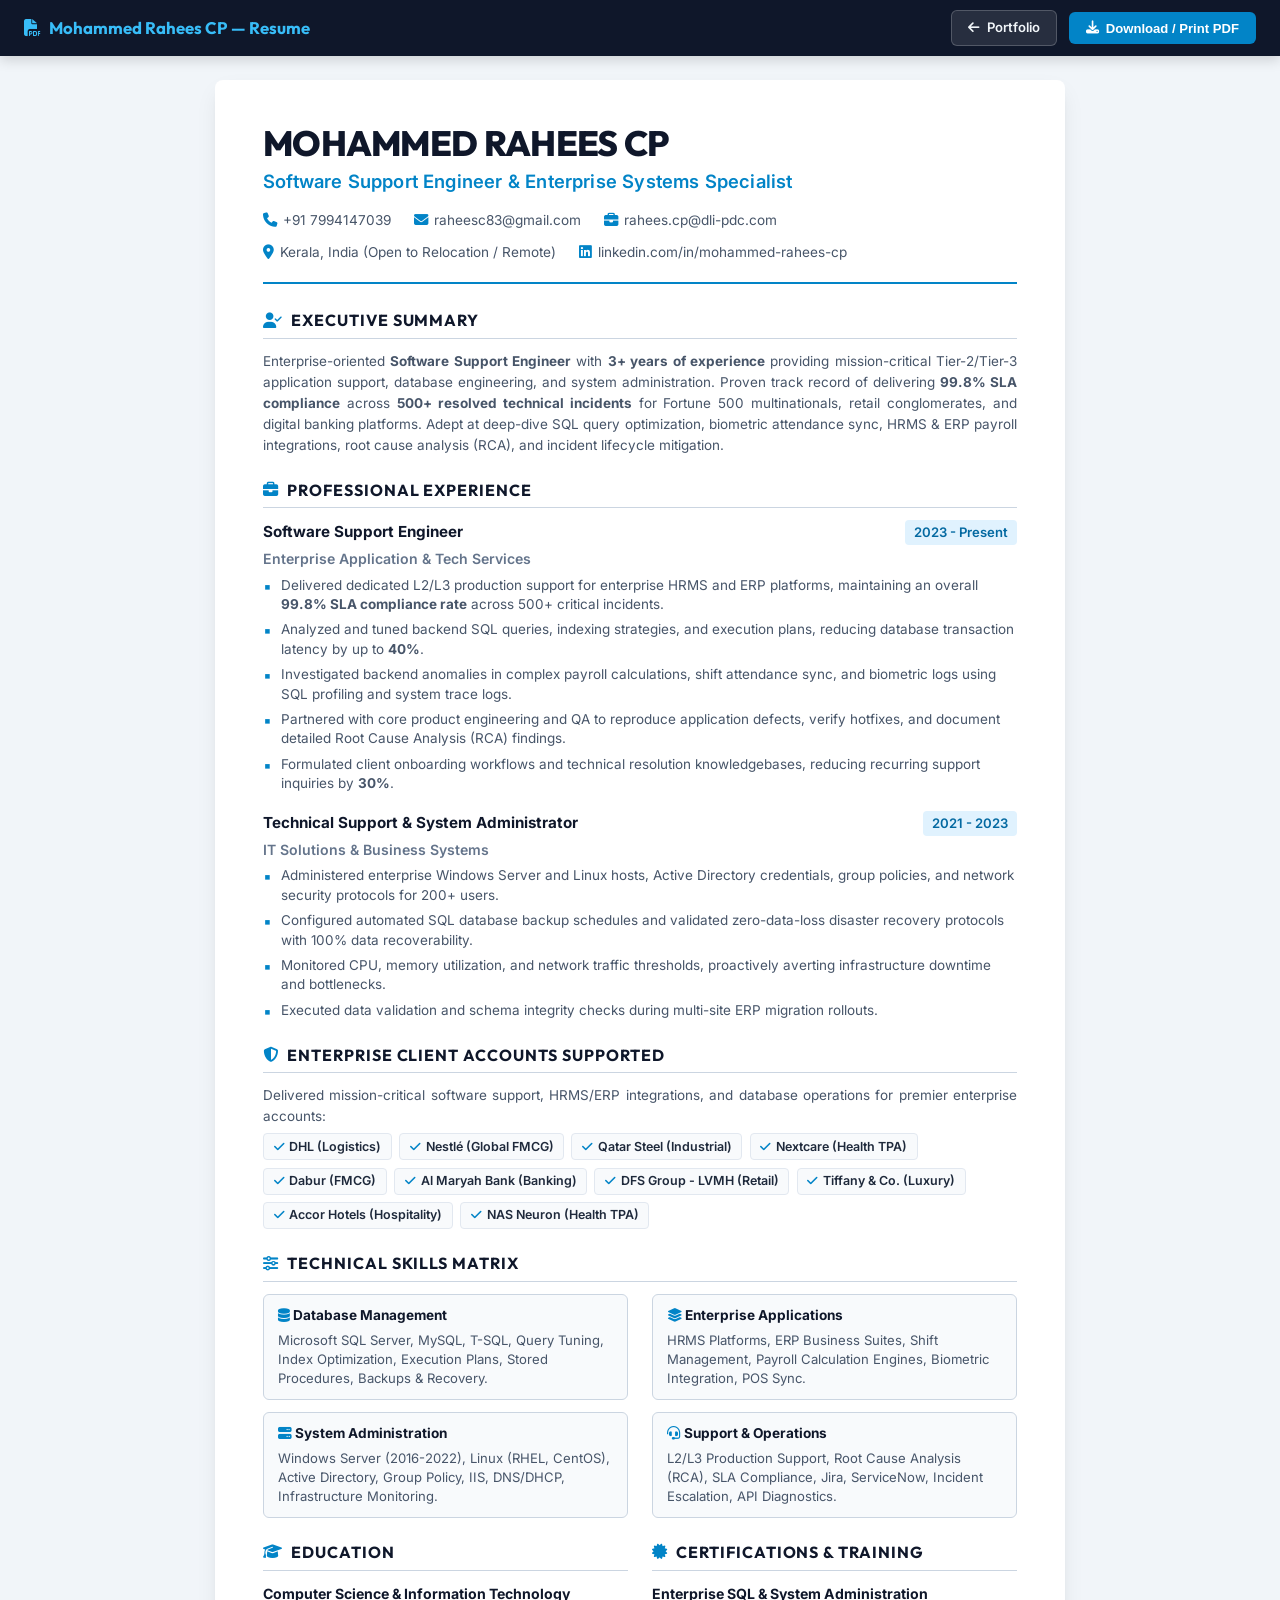
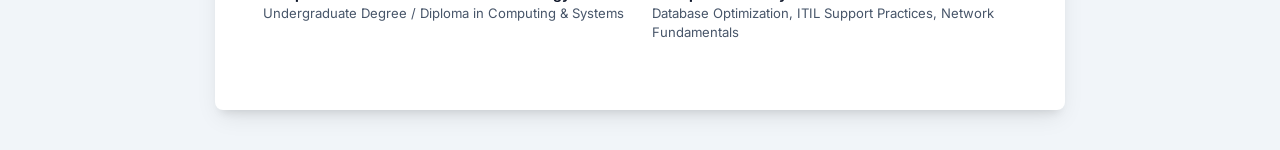
==== resume.html @ 9d40331f "first commli" ====
<!DOCTYPE html>
<html lang="en">

<head>
  <meta charset="UTF-8">
  <meta name="viewport" content="width=device-width, initial-scale=1.0">
  <title>Mohammed Rahees CP - Resume | Software Support Engineer</title>
  <meta name="description" content="Professional Resume of Mohammed Rahees CP - Software Support Engineer specializing in SQL Database Management, HRMS, ERP, and Enterprise Production Support.">

  <!-- Google Fonts: Inter & Outfit -->
  <link rel="preconnect" href="https://fonts.googleapis.com">
  <link rel="preconnect" href="https://fonts.gstatic.com" crossorigin>
  <link href="https://fonts.googleapis.com/css2?family=Inter:wght@300;400;500;600;700;800&family=Outfit:wght@600;700;800&display=swap" rel="stylesheet">

  <!-- Font Awesome Icons -->
  <link rel="stylesheet" href="https://cdnjs.cloudflare.com/ajax/libs/font-awesome/6.5.1/css/all.min.css"
    integrity="sha512-DTOQO9RWCH3ppGqcWaEA1BIZOC6xxalwEsw9c2QQeAIftl+Vegovlnee1c9QX4TctnWMn13TZye+giMm8e2LwA=="
    crossorigin="anonymous" referrerpolicy="no-referrer" />

  <style>
    :root {
      --primary: #0284c7;
      --primary-dark: #0369a1;
      --primary-light: #e0f2fe;
      --text-main: #0f172a;
      --text-muted: #475569;
      --text-light: #64748b;
      --border-color: #cbd5e1;
      --bg-page: #f1f5f9;
      --bg-card: #ffffff;
      --accent: #0284c7;
      --tag-bg: #f8fafc;
    }

    * {
      box-sizing: border-box;
      margin: 0;
      padding: 0;
    }

    body {
      font-family: 'Inter', -apple-system, BlinkMacSystemFont, 'Segoe UI', Roboto, sans-serif;
      color: var(--text-main);
      background-color: var(--bg-page);
      line-height: 1.5;
      font-size: 13.5px;
      -webkit-font-smoothing: antialiased;
    }

    /* Floating Toolbar */
    .resume-toolbar {
      position: fixed;
      top: 0;
      left: 0;
      right: 0;
      height: 56px;
      background: #0f172a;
      color: #ffffff;
      display: flex;
      align-items: center;
      justify-content: space-between;
      padding: 0 1.5rem;
      z-index: 9999;
      box-shadow: 0 4px 12px rgba(0, 0, 0, 0.15);
    }

    .toolbar-left {
      display: flex;
      align-items: center;
      gap: 1rem;
    }

    .toolbar-brand {
      font-family: 'Outfit', sans-serif;
      font-weight: 700;
      font-size: 1.05rem;
      color: #38bdf8;
      display: flex;
      align-items: center;
      gap: 0.5rem;
    }

    .toolbar-actions {
      display: flex;
      align-items: center;
      gap: 0.75rem;
    }

    .t-btn {
      display: inline-flex;
      align-items: center;
      gap: 0.45rem;
      padding: 0.45rem 1rem;
      border-radius: 6px;
      font-size: 0.82rem;
      font-weight: 600;
      text-decoration: none;
      cursor: pointer;
      transition: all 0.2s ease;
      border: 1px solid transparent;
    }

    .t-btn-primary {
      background: #0284c7;
      color: #ffffff;
    }

    .t-btn-primary:hover {
      background: #0369a1;
      transform: translateY(-1px);
    }

    .t-btn-outline {
      background: rgba(255, 255, 255, 0.1);
      color: #f1f5f9;
      border-color: rgba(255, 255, 255, 0.2);
    }

    .t-btn-outline:hover {
      background: rgba(255, 255, 255, 0.2);
      color: #ffffff;
    }

    /* Resume Document Container */
    .resume-container {
      max-width: 850px;
      margin: 80px auto 40px auto;
      background: var(--bg-card);
      border-radius: 8px;
      box-shadow: 0 10px 25px -5px rgba(0, 0, 0, 0.1), 0 8px 10px -6px rgba(0, 0, 0, 0.1);
      padding: 2.75rem 3rem;
      position: relative;
    }

    /* Header */
    .resume-header {
      border-bottom: 2px solid var(--primary);
      padding-bottom: 1.25rem;
      margin-bottom: 1.5rem;
    }

    .resume-name {
      font-family: 'Outfit', sans-serif;
      font-size: 2.2rem;
      font-weight: 800;
      color: #0f172a;
      letter-spacing: -0.02em;
      line-height: 1.1;
      margin-bottom: 0.35rem;
    }

    .resume-title {
      font-size: 1.15rem;
      font-weight: 600;
      color: var(--primary);
      letter-spacing: 0.01em;
      margin-bottom: 0.85rem;
    }

    .contact-bar {
      display: flex;
      flex-wrap: wrap;
      gap: 0.75rem 1.4rem;
      font-size: 0.85rem;
      color: var(--text-muted);
    }

    .contact-item {
      display: inline-flex;
      align-items: center;
      gap: 0.4rem;
      text-decoration: none;
      color: inherit;
    }

    .contact-item i {
      color: var(--primary);
      font-size: 0.9rem;
    }

    .contact-item a {
      color: inherit;
      text-decoration: none;
    }

    .contact-item a:hover {
      color: var(--primary);
      text-decoration: underline;
    }

    /* Section Styles */
    .section {
      margin-bottom: 1.4rem;
    }

    .section-heading {
      font-family: 'Outfit', sans-serif;
      font-size: 1rem;
      font-weight: 700;
      text-transform: uppercase;
      letter-spacing: 0.06em;
      color: #0f172a;
      border-bottom: 1px solid var(--border-color);
      padding-bottom: 0.35rem;
      margin-bottom: 0.75rem;
      display: flex;
      align-items: center;
      gap: 0.5rem;
    }

    .section-heading i {
      color: var(--primary);
      font-size: 0.95rem;
    }

    /* Summary */
    .summary-text {
      color: var(--text-muted);
      line-height: 1.55;
      text-align: justify;
    }

    /* Experience */
    .exp-item {
      margin-bottom: 1.1rem;
    }

    .exp-item:last-child {
      margin-bottom: 0;
    }

    .exp-header {
      display: flex;
      justify-content: space-between;
      align-items: baseline;
      margin-bottom: 0.2rem;
    }

    .exp-role {
      font-size: 0.95rem;
      font-weight: 700;
      color: #0f172a;
    }

    .exp-period {
      font-size: 0.82rem;
      font-weight: 600;
      color: var(--primary-dark);
      background: var(--primary-light);
      padding: 0.15rem 0.55rem;
      border-radius: 4px;
    }

    .exp-company {
      font-size: 0.88rem;
      font-weight: 600;
      color: var(--text-light);
      margin-bottom: 0.4rem;
    }

    .exp-bullets {
      list-style-type: none;
      padding-left: 0;
    }

    .exp-bullets li {
      position: relative;
      padding-left: 1.15rem;
      margin-bottom: 0.35rem;
      color: var(--text-muted);
      line-height: 1.45;
    }

    .exp-bullets li::before {
      content: "▪";
      position: absolute;
      left: 0;
      top: -1px;
      color: var(--primary);
      font-size: 1rem;
    }

    /* Skills Grid */
    .skills-grid {
      display: grid;
      grid-template-columns: repeat(2, 1fr);
      gap: 0.75rem 1.5rem;
    }

    .skill-category {
      background: var(--tag-bg);
      border: 1px solid var(--border-color);
      border-radius: 6px;
      padding: 0.65rem 0.85rem;
    }

    .skill-cat-title {
      font-weight: 700;
      font-size: 0.85rem;
      color: #0f172a;
      margin-bottom: 0.35rem;
    }

    .skill-cat-items {
      font-size: 0.82rem;
      color: var(--text-muted);
      line-height: 1.45;
    }

    /* Enterprise Clients Grid */
    .clients-pills {
      display: flex;
      flex-wrap: wrap;
      gap: 0.45rem;
      margin-top: 0.4rem;
    }

    .client-pill {
      font-size: 0.78rem;
      font-weight: 600;
      background: #f8fafc;
      border: 1px solid #e2e8f0;
      color: #1e293b;
      padding: 0.2rem 0.6rem;
      border-radius: 4px;
      display: inline-flex;
      align-items: center;
      gap: 0.3rem;
    }

    .client-pill i {
      color: var(--primary);
      font-size: 0.75rem;
    }

    /* Education & Certifications */
    .two-col {
      display: grid;
      grid-template-columns: 1fr 1fr;
      gap: 1.5rem;
    }

    .edu-item h4, .cert-item h4 {
      font-size: 0.88rem;
      font-weight: 700;
      color: #0f172a;
    }

    .edu-item p, .cert-item p {
      font-size: 0.82rem;
      color: var(--text-muted);
    }

    /* Print Specific Styles */
    @media print {
      body {
        background: #ffffff !important;
        font-size: 11.5pt;
        color: #000000 !important;
      }

      .resume-toolbar {
        display: none !important;
      }

      .resume-container {
        margin: 0 !important;
        padding: 0 !important;
        max-width: 100% !important;
        box-shadow: none !important;
        border-radius: 0 !important;
      }

      .resume-header {
        border-bottom: 2pt solid #0284c7 !important;
        padding-bottom: 8pt !important;
        margin-bottom: 10pt !important;
      }

      .resume-name {
        font-size: 20pt !important;
      }

      .resume-title {
        font-size: 11pt !important;
        color: #0284c7 !important;
      }

      .exp-period {
        background: none !important;
        color: #0369a1 !important;
        padding: 0 !important;
      }

      .section {
        margin-bottom: 10pt !important;
        page-break-inside: avoid;
      }

      a {
        text-decoration: none !important;
        color: inherit !important;
      }

      @page {
        margin: 1.2cm 1.5cm;
        size: A4 portrait;
      }
    }

    @media (max-width: 768px) {
      .resume-container {
        padding: 1.5rem;
        margin-top: 70px;
      }
      .skills-grid, .two-col {
        grid-template-columns: 1fr;
      }
    }
  </style>
</head>

<body>
  <!-- Floating Action Toolbar (Screen only) -->
  <header class="resume-toolbar">
    <div class="toolbar-left">
      <div class="toolbar-brand">
        <i class="fa-solid fa-file-pdf"></i> Mohammed Rahees CP — Resume
      </div>
    </div>
    <div class="toolbar-actions">
      <a href="index.html" class="t-btn t-btn-outline" title="Return to interactive portfolio">
        <i class="fa-solid fa-arrow-left"></i> Portfolio
      </a>
      <button onclick="window.print()" class="t-btn t-btn-primary" title="Print or save as PDF">
        <i class="fa-solid fa-download"></i> Download / Print PDF
      </button>
    </div>
  </header>

  <!-- Resume Document Layout -->
  <main class="resume-container">
    <!-- Header -->
    <header class="resume-header">
      <h1 class="resume-name">MOHAMMED RAHEES CP</h1>
      <div class="resume-title">Software Support Engineer & Enterprise Systems Specialist</div>
      <div class="contact-bar">
        <span class="contact-item">
          <i class="fa-solid fa-phone"></i>
          <a href="tel:+917994147039">+91 7994147039</a>
        </span>
        <span class="contact-item">
          <i class="fa-solid fa-envelope"></i>
          <a href="mailto:raheesc83@gmail.com">raheesc83@gmail.com</a>
        </span>
        <span class="contact-item">
          <i class="fa-solid fa-briefcase"></i>
          <a href="mailto:rahees.cp@dli-pdc.com">rahees.cp@dli-pdc.com</a>
        </span>
        <span class="contact-item">
          <i class="fa-solid fa-location-dot"></i>
          <span>Kerala, India (Open to Relocation / Remote)</span>
        </span>
        <span class="contact-item">
          <i class="fa-brands fa-linkedin"></i>
          <a href="https://www.linkedin.com/in/mohammed-rahees-cp" target="_blank" rel="noopener noreferrer">linkedin.com/in/mohammed-rahees-cp</a>
        </span>
      </div>
    </header>

    <!-- Professional Summary -->
    <section class="section">
      <h2 class="section-heading"><i class="fa-solid fa-user-check"></i> Executive Summary</h2>
      <p class="summary-text">
        Enterprise-oriented <strong>Software Support Engineer</strong> with <strong>3+ years of experience</strong> providing mission-critical Tier-2/Tier-3 application support, database engineering, and system administration. Proven track record of delivering <strong>99.8% SLA compliance</strong> across <strong>500+ resolved technical incidents</strong> for Fortune 500 multinationals, retail conglomerates, and digital banking platforms. Adept at deep-dive SQL query optimization, biometric attendance sync, HRMS & ERP payroll integrations, root cause analysis (RCA), and incident lifecycle mitigation.
      </p>
    </section>

    <!-- Professional Experience -->
    <section class="section">
      <h2 class="section-heading"><i class="fa-solid fa-briefcase"></i> Professional Experience</h2>

      <div class="exp-item">
        <div class="exp-header">
          <span class="exp-role">Software Support Engineer</span>
          <span class="exp-period">2023 - Present</span>
        </div>
        <div class="exp-company">Enterprise Application & Tech Services</div>
        <ul class="exp-bullets">
          <li>Delivered dedicated L2/L3 production support for enterprise HRMS and ERP platforms, maintaining an overall <strong>99.8% SLA compliance rate</strong> across 500+ critical incidents.</li>
          <li>Analyzed and tuned backend SQL queries, indexing strategies, and execution plans, reducing database transaction latency by up to <strong>40%</strong>.</li>
          <li>Investigated backend anomalies in complex payroll calculations, shift attendance sync, and biometric logs using SQL profiling and system trace logs.</li>
          <li>Partnered with core product engineering and QA to reproduce application defects, verify hotfixes, and document detailed Root Cause Analysis (RCA) findings.</li>
          <li>Formulated client onboarding workflows and technical resolution knowledgebases, reducing recurring support inquiries by <strong>30%</strong>.</li>
        </ul>
      </div>

      <div class="exp-item">
        <div class="exp-header">
          <span class="exp-role">Technical Support & System Administrator</span>
          <span class="exp-period">2021 - 2023</span>
        </div>
        <div class="exp-company">IT Solutions & Business Systems</div>
        <ul class="exp-bullets">
          <li>Administered enterprise Windows Server and Linux hosts, Active Directory credentials, group policies, and network security protocols for 200+ users.</li>
          <li>Configured automated SQL database backup schedules and validated zero-data-loss disaster recovery protocols with 100% data recoverability.</li>
          <li>Monitored CPU, memory utilization, and network traffic thresholds, proactively averting infrastructure downtime and bottlenecks.</li>
          <li>Executed data validation and schema integrity checks during multi-site ERP migration rollouts.</li>
        </ul>
      </div>
    </section>

    <!-- Enterprise Clients Supported -->
    <section class="section">
      <h2 class="section-heading"><i class="fa-solid fa-shield-halved"></i> Enterprise Client Accounts Supported</h2>
      <p class="summary-text" style="margin-bottom: 0.4rem;">
        Delivered mission-critical software support, HRMS/ERP integrations, and database operations for premier enterprise accounts:
      </p>
      <div class="clients-pills">
        <span class="client-pill"><i class="fa-solid fa-check"></i> DHL (Logistics)</span>
        <span class="client-pill"><i class="fa-solid fa-check"></i> Nestlé (Global FMCG)</span>
        <span class="client-pill"><i class="fa-solid fa-check"></i> Qatar Steel (Industrial)</span>
        <span class="client-pill"><i class="fa-solid fa-check"></i> Nextcare (Health TPA)</span>
        <span class="client-pill"><i class="fa-solid fa-check"></i> Dabur (FMCG)</span>
        <span class="client-pill"><i class="fa-solid fa-check"></i> Al Maryah Bank (Banking)</span>
        <span class="client-pill"><i class="fa-solid fa-check"></i> DFS Group - LVMH (Retail)</span>
        <span class="client-pill"><i class="fa-solid fa-check"></i> Tiffany & Co. (Luxury)</span>
        <span class="client-pill"><i class="fa-solid fa-check"></i> Accor Hotels (Hospitality)</span>
        <span class="client-pill"><i class="fa-solid fa-check"></i> NAS Neuron (Health TPA)</span>
      </div>
    </section>

    <!-- Technical Skills Matrix -->
    <section class="section">
      <h2 class="section-heading"><i class="fa-solid fa-sliders"></i> Technical Skills Matrix</h2>
      <div class="skills-grid">
        <div class="skill-category">
          <div class="skill-cat-title"><i class="fa-solid fa-database" style="color: var(--primary);"></i> Database Management</div>
          <div class="skill-cat-items">Microsoft SQL Server, MySQL, T-SQL, Query Tuning, Index Optimization, Execution Plans, Stored Procedures, Backups & Recovery.</div>
        </div>
        <div class="skill-category">
          <div class="skill-cat-title"><i class="fa-solid fa-layer-group" style="color: var(--primary);"></i> Enterprise Applications</div>
          <div class="skill-cat-items">HRMS Platforms, ERP Business Suites, Shift Management, Payroll Calculation Engines, Biometric Integration, POS Sync.</div>
        </div>
        <div class="skill-category">
          <div class="skill-cat-title"><i class="fa-solid fa-server" style="color: var(--primary);"></i> System Administration</div>
          <div class="skill-cat-items">Windows Server (2016-2022), Linux (RHEL, CentOS), Active Directory, Group Policy, IIS, DNS/DHCP, Infrastructure Monitoring.</div>
        </div>
        <div class="skill-category">
          <div class="skill-cat-title"><i class="fa-solid fa-headset" style="color: var(--primary);"></i> Support & Operations</div>
          <div class="skill-cat-items">L2/L3 Production Support, Root Cause Analysis (RCA), SLA Compliance, Jira, ServiceNow, Incident Escalation, API Diagnostics.</div>
        </div>
      </div>
    </section>

    <!-- Education & Training -->
    <section class="section">
      <div class="two-col">
        <div>
          <h2 class="section-heading"><i class="fa-solid fa-graduation-cap"></i> Education</h2>
          <div class="edu-item">
            <h4>Computer Science & Information Technology</h4>
            <p>Undergraduate Degree / Diploma in Computing & Systems</p>
          </div>
        </div>
        <div>
          <h2 class="section-heading"><i class="fa-solid fa-certificate"></i> Certifications & Training</h2>
          <div class="cert-item">
            <h4>Enterprise SQL & System Administration</h4>
            <p>Database Optimization, ITIL Support Practices, Network Fundamentals</p>
          </div>
        </div>
      </div>
    </section>
  </main>

  <script>
    // Auto print if query parameter ?download=true is passed
    if (window.location.search.includes('download=true')) {
      window.addEventListener('load', () => {
        setTimeout(() => window.print(), 350);
      });
    }
  </script>
</body>

</html>
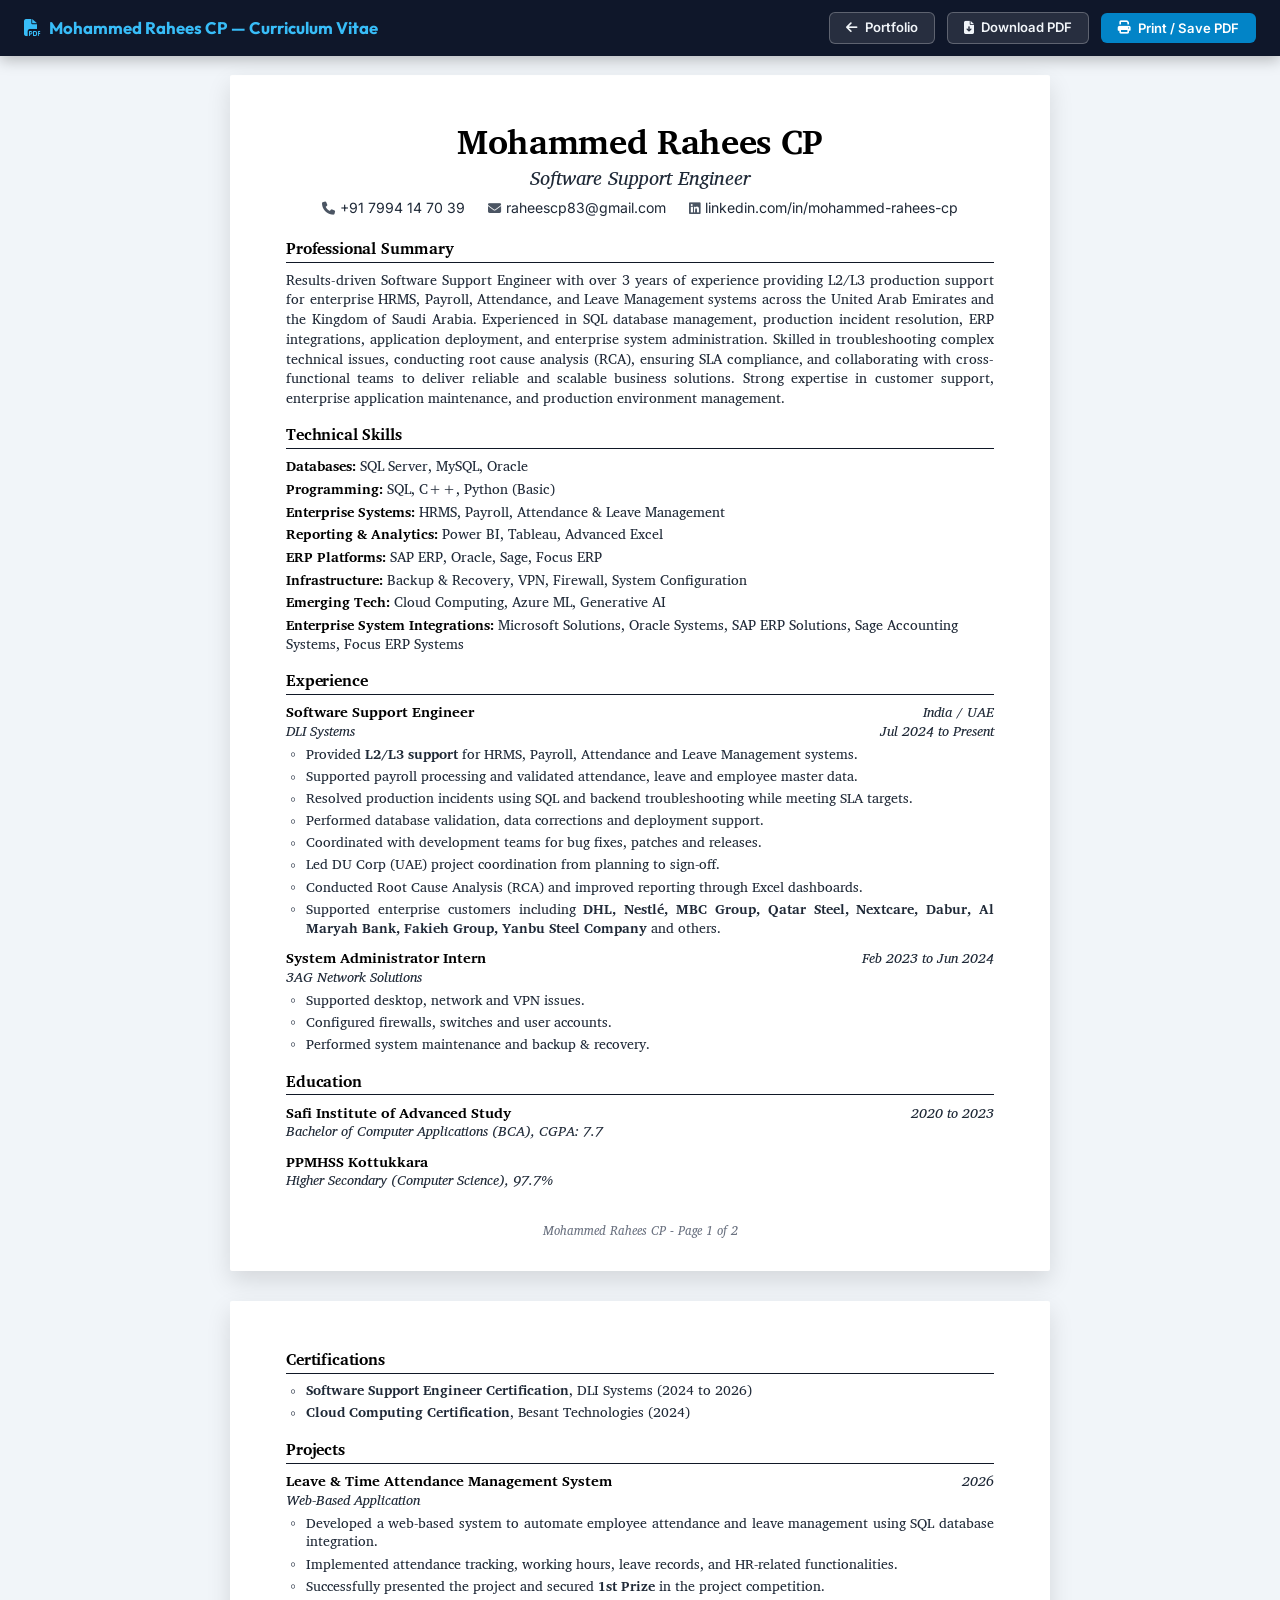
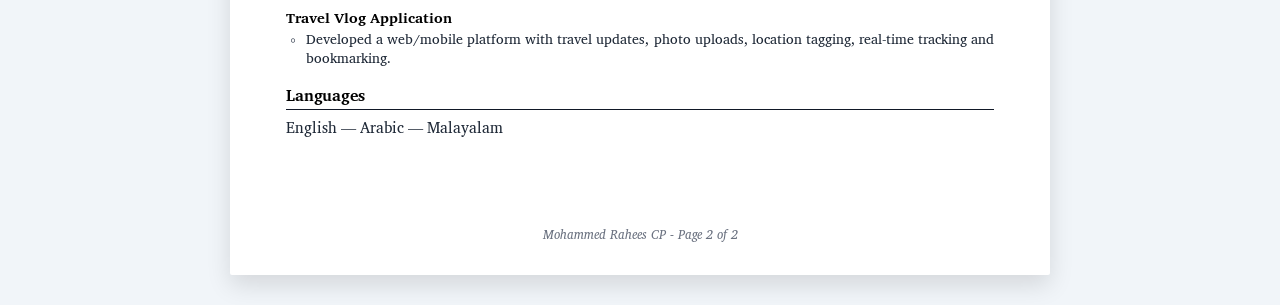
==== commit 8e76b1a1: "first commli" ====
--- a/resume.html
+++ b/resume.html
@@ -4,13 +4,13 @@
 <head>
   <meta charset="UTF-8">
   <meta name="viewport" content="width=device-width, initial-scale=1.0">
-  <title>Mohammed Rahees CP - Resume | Software Support Engineer</title>
-  <meta name="description" content="Professional Resume of Mohammed Rahees CP - Software Support Engineer specializing in SQL Database Management, HRMS, ERP, and Enterprise Production Support.">
-
-  <!-- Google Fonts: Inter & Outfit -->
+  <title>Mohammed Rahees CP - Curriculum Vitae</title>
+  <meta name="description" content="Official Curriculum Vitae of Mohammed Rahees CP - Software Support Engineer at DLI Systems.">
+
+  <!-- Classic Serif Typography -->
   <link rel="preconnect" href="https://fonts.googleapis.com">
   <link rel="preconnect" href="https://fonts.gstatic.com" crossorigin>
-  <link href="https://fonts.googleapis.com/css2?family=Inter:wght@300;400;500;600;700;800&family=Outfit:wght@600;700;800&display=swap" rel="stylesheet">
+  <link href="https://fonts.googleapis.com/css2?family=Charis+SIL:ital,wght@0,400;0,700;1,400;1,700&family=Inter:wght@400;500;600;700&family=Outfit:wght@600;700;800&display=swap" rel="stylesheet">
 
   <!-- Font Awesome Icons -->
   <link rel="stylesheet" href="https://cdnjs.cloudflare.com/ajax/libs/font-awesome/6.5.1/css/all.min.css"
@@ -19,17 +19,11 @@
 
   <style>
     :root {
-      --primary: #0284c7;
-      --primary-dark: #0369a1;
-      --primary-light: #e0f2fe;
-      --text-main: #0f172a;
-      --text-muted: #475569;
-      --text-light: #64748b;
-      --border-color: #cbd5e1;
+      --text-color: #111827;
+      --heading-color: #000000;
+      --border-color: #111827;
       --bg-page: #f1f5f9;
-      --bg-card: #ffffff;
-      --accent: #0284c7;
-      --tag-bg: #f8fafc;
+      --bg-paper: #ffffff;
     }
 
     * {
@@ -39,15 +33,15 @@
     }
 
     body {
-      font-family: 'Inter', -apple-system, BlinkMacSystemFont, 'Segoe UI', Roboto, sans-serif;
-      color: var(--text-main);
+      font-family: 'Charis SIL', 'Times New Roman', Times, Georgia, serif;
+      color: var(--text-color);
       background-color: var(--bg-page);
-      line-height: 1.5;
-      font-size: 13.5px;
+      line-height: 1.34;
+      font-size: 13.2px;
       -webkit-font-smoothing: antialiased;
     }
 
-    /* Floating Toolbar */
+    /* Floating Toolbar (Screen only) */
     .resume-toolbar {
       position: fixed;
       top: 0;
@@ -60,17 +54,12 @@
       align-items: center;
       justify-content: space-between;
       padding: 0 1.5rem;
-      z-index: 9999;
-      box-shadow: 0 4px 12px rgba(0, 0, 0, 0.15);
-    }
-
-    .toolbar-left {
-      display: flex;
-      align-items: center;
-      gap: 1rem;
-    }
-
-    .toolbar-brand {
+      z-index: 99999;
+      box-shadow: 0 4px 14px rgba(0, 0, 0, 0.25);
+      font-family: 'Inter', sans-serif;
+    }
+
+    .toolbar-title {
       font-family: 'Outfit', sans-serif;
       font-weight: 700;
       font-size: 1.05rem;
@@ -90,7 +79,7 @@
       display: inline-flex;
       align-items: center;
       gap: 0.45rem;
-      padding: 0.45rem 1rem;
+      padding: 0.4rem 1rem;
       border-radius: 6px;
       font-size: 0.82rem;
       font-weight: 600;
@@ -98,6 +87,7 @@
       cursor: pointer;
       transition: all 0.2s ease;
       border: 1px solid transparent;
+      font-family: 'Inter', sans-serif;
     }
 
     .t-btn-primary {
@@ -113,7 +103,7 @@
     .t-btn-outline {
       background: rgba(255, 255, 255, 0.1);
       color: #f1f5f9;
-      border-color: rgba(255, 255, 255, 0.2);
+      border-color: rgba(255, 255, 255, 0.25);
     }
 
     .t-btn-outline:hover {
@@ -121,249 +111,200 @@
       color: #ffffff;
     }
 
-    /* Resume Document Container */
-    .resume-container {
-      max-width: 850px;
-      margin: 80px auto 40px auto;
-      background: var(--bg-card);
-      border-radius: 8px;
-      box-shadow: 0 10px 25px -5px rgba(0, 0, 0, 0.1), 0 8px 10px -6px rgba(0, 0, 0, 0.1);
-      padding: 2.75rem 3rem;
+    /* Page Container */
+    .cv-page {
+      max-width: 820px;
+      margin: 75px auto 30px auto;
+      background: var(--bg-paper);
+      padding: 3rem 3.5rem 2rem 3.5rem;
+      box-shadow: 0 10px 25px rgba(0, 0, 0, 0.12);
+      border-radius: 2px;
       position: relative;
     }
 
+    .cv-page-2 {
+      margin-top: 20px;
+    }
+
     /* Header */
-    .resume-header {
-      border-bottom: 2px solid var(--primary);
-      padding-bottom: 1.25rem;
-      margin-bottom: 1.5rem;
-    }
-
-    .resume-name {
-      font-family: 'Outfit', sans-serif;
-      font-size: 2.2rem;
-      font-weight: 800;
-      color: #0f172a;
-      letter-spacing: -0.02em;
+    .cv-header {
+      text-align: center;
+      margin-bottom: 1.25rem;
+    }
+
+    .cv-name {
+      font-size: 2.15rem;
+      font-weight: 700;
+      color: var(--heading-color);
+      letter-spacing: -0.01em;
       line-height: 1.1;
-      margin-bottom: 0.35rem;
-    }
-
-    .resume-title {
-      font-size: 1.15rem;
-      font-weight: 600;
-      color: var(--primary);
-      letter-spacing: 0.01em;
-      margin-bottom: 0.85rem;
-    }
-
-    .contact-bar {
-      display: flex;
+      margin-bottom: 0.25rem;
+    }
+
+    .cv-subtitle {
+      font-size: 1.25rem;
+      font-style: italic;
+      color: #1f2937;
+      margin-bottom: 0.45rem;
+    }
+
+    .cv-contact-row {
+      display: flex;
+      justify-content: center;
+      align-items: center;
       flex-wrap: wrap;
-      gap: 0.75rem 1.4rem;
-      font-size: 0.85rem;
-      color: var(--text-muted);
-    }
-
-    .contact-item {
+      gap: 0.4rem 1.4rem;
+      font-size: 0.88rem;
+      color: #1f2937;
+      font-family: 'Inter', sans-serif;
+    }
+
+    .cv-contact-item {
       display: inline-flex;
       align-items: center;
-      gap: 0.4rem;
+      gap: 0.35rem;
       text-decoration: none;
       color: inherit;
     }
 
-    .contact-item i {
-      color: var(--primary);
-      font-size: 0.9rem;
-    }
-
-    .contact-item a {
+    .cv-contact-item i {
+      font-size: 0.82rem;
+      color: #4b5563;
+    }
+
+    .cv-contact-item a {
       color: inherit;
       text-decoration: none;
     }
 
-    .contact-item a:hover {
-      color: var(--primary);
-      text-decoration: underline;
-    }
-
-    /* Section Styles */
-    .section {
-      margin-bottom: 1.4rem;
-    }
-
-    .section-heading {
-      font-family: 'Outfit', sans-serif;
+    /* Section Headings */
+    .cv-section {
+      margin-bottom: 1.05rem;
+    }
+
+    .cv-section-title {
       font-size: 1rem;
       font-weight: 700;
-      text-transform: uppercase;
-      letter-spacing: 0.06em;
-      color: #0f172a;
+      color: var(--heading-color);
       border-bottom: 1px solid var(--border-color);
-      padding-bottom: 0.35rem;
-      margin-bottom: 0.75rem;
-      display: flex;
-      align-items: center;
-      gap: 0.5rem;
-    }
-
-    .section-heading i {
-      color: var(--primary);
-      font-size: 0.95rem;
-    }
-
-    /* Summary */
-    .summary-text {
-      color: var(--text-muted);
-      line-height: 1.55;
+      padding-bottom: 0.15rem;
+      margin-bottom: 0.45rem;
+      letter-spacing: -0.01em;
+    }
+
+    /* Text Blocks */
+    .cv-paragraph {
       text-align: justify;
-    }
-
-    /* Experience */
-    .exp-item {
-      margin-bottom: 1.1rem;
-    }
-
-    .exp-item:last-child {
+      color: #1f2937;
+      font-size: 0.88rem;
+      line-height: 1.4;
+    }
+
+    /* Skills List */
+    .skills-list {
+      display: flex;
+      flex-direction: column;
+      gap: 0.22rem;
+      font-size: 0.88rem;
+    }
+
+    .skill-line {
+      color: #1f2937;
+      line-height: 1.36;
+    }
+
+    .skill-label {
+      font-weight: 700;
+      color: #000000;
+    }
+
+    /* Experience & Education Entries */
+    .cv-entry {
+      margin-bottom: 0.65rem;
+    }
+
+    .cv-entry:last-child {
       margin-bottom: 0;
     }
 
-    .exp-header {
+    .cv-entry-header {
       display: flex;
       justify-content: space-between;
       align-items: baseline;
-      margin-bottom: 0.2rem;
-    }
-
-    .exp-role {
-      font-size: 0.95rem;
+    }
+
+    .cv-entry-title {
       font-weight: 700;
-      color: #0f172a;
-    }
-
-    .exp-period {
-      font-size: 0.82rem;
-      font-weight: 600;
-      color: var(--primary-dark);
-      background: var(--primary-light);
-      padding: 0.15rem 0.55rem;
-      border-radius: 4px;
-    }
-
-    .exp-company {
+      font-size: 0.92rem;
+      color: #000000;
+    }
+
+    .cv-entry-location,
+    .cv-entry-date {
+      font-style: italic;
       font-size: 0.88rem;
-      font-weight: 600;
-      color: var(--text-light);
-      margin-bottom: 0.4rem;
-    }
-
-    .exp-bullets {
+      color: #1f2937;
+    }
+
+    .cv-entry-sub {
+      display: flex;
+      justify-content: space-between;
+      align-items: baseline;
+      font-style: italic;
+      font-size: 0.88rem;
+      color: #1f2937;
+      margin-bottom: 0.25rem;
+    }
+
+    /* Bullets */
+    .cv-bullets {
       list-style-type: none;
       padding-left: 0;
-    }
-
-    .exp-bullets li {
+      margin-top: 0.2rem;
+    }
+
+    .cv-bullets li {
       position: relative;
-      padding-left: 1.15rem;
-      margin-bottom: 0.35rem;
-      color: var(--text-muted);
-      line-height: 1.45;
-    }
-
-    .exp-bullets li::before {
-      content: "▪";
+      padding-left: 1.25rem;
+      margin-bottom: 0.2rem;
+      font-size: 0.87rem;
+      line-height: 1.36;
+      color: #1f2937;
+      text-align: justify;
+    }
+
+    .cv-bullets li::before {
+      content: "◦";
       position: absolute;
-      left: 0;
-      top: -1px;
-      color: var(--primary);
-      font-size: 1rem;
-    }
-
-    /* Skills Grid */
-    .skills-grid {
-      display: grid;
-      grid-template-columns: repeat(2, 1fr);
-      gap: 0.75rem 1.5rem;
-    }
-
-    .skill-category {
-      background: var(--tag-bg);
-      border: 1px solid var(--border-color);
-      border-radius: 6px;
-      padding: 0.65rem 0.85rem;
-    }
-
-    .skill-cat-title {
-      font-weight: 700;
-      font-size: 0.85rem;
-      color: #0f172a;
-      margin-bottom: 0.35rem;
-    }
-
-    .skill-cat-items {
-      font-size: 0.82rem;
-      color: var(--text-muted);
-      line-height: 1.45;
-    }
-
-    /* Enterprise Clients Grid */
-    .clients-pills {
-      display: flex;
-      flex-wrap: wrap;
-      gap: 0.45rem;
-      margin-top: 0.4rem;
-    }
-
-    .client-pill {
+      left: 0.25rem;
+      top: -0.15rem;
+      font-size: 1.1rem;
+      color: #374151;
+    }
+
+    /* Footer / Page Number */
+    .cv-page-footer {
+      text-align: center;
       font-size: 0.78rem;
-      font-weight: 600;
-      background: #f8fafc;
-      border: 1px solid #e2e8f0;
-      color: #1e293b;
-      padding: 0.2rem 0.6rem;
-      border-radius: 4px;
-      display: inline-flex;
-      align-items: center;
-      gap: 0.3rem;
-    }
-
-    .client-pill i {
-      color: var(--primary);
-      font-size: 0.75rem;
-    }
-
-    /* Education & Certifications */
-    .two-col {
-      display: grid;
-      grid-template-columns: 1fr 1fr;
-      gap: 1.5rem;
-    }
-
-    .edu-item h4, .cert-item h4 {
-      font-size: 0.88rem;
-      font-weight: 700;
-      color: #0f172a;
-    }
-
-    .edu-item p, .cert-item p {
-      font-size: 0.82rem;
-      color: var(--text-muted);
-    }
-
-    /* Print Specific Styles */
+      font-style: italic;
+      color: #6b7280;
+      margin-top: 1.5rem;
+      padding-top: 0.5rem;
+    }
+
+    /* Print Setup */
     @media print {
       body {
         background: #ffffff !important;
-        font-size: 11.5pt;
         color: #000000 !important;
+        font-size: 9.8pt !important;
       }
 
       .resume-toolbar {
         display: none !important;
       }
 
-      .resume-container {
+      .cv-page {
         margin: 0 !important;
         padding: 0 !important;
         max-width: 100% !important;
@@ -371,50 +312,38 @@
         border-radius: 0 !important;
       }
 
-      .resume-header {
-        border-bottom: 2pt solid #0284c7 !important;
-        padding-bottom: 8pt !important;
-        margin-bottom: 10pt !important;
-      }
-
-      .resume-name {
-        font-size: 20pt !important;
-      }
-
-      .resume-title {
-        font-size: 11pt !important;
-        color: #0284c7 !important;
-      }
-
-      .exp-period {
-        background: none !important;
-        color: #0369a1 !important;
-        padding: 0 !important;
-      }
-
-      .section {
-        margin-bottom: 10pt !important;
-        page-break-inside: avoid;
-      }
-
-      a {
-        text-decoration: none !important;
-        color: inherit !important;
+      .cv-page-2 {
+        page-break-before: always;
+        padding-top: 1.5cm !important;
+      }
+
+      .cv-paragraph, .cv-bullets li {
+        font-size: 9.6pt !important;
+        line-height: 1.34 !important;
+      }
+
+      .cv-section {
+        margin-bottom: 9pt !important;
+      }
+
+      .cv-page-footer {
+        margin-top: 15pt !important;
       }
 
       @page {
-        margin: 1.2cm 1.5cm;
+        margin: 1.5cm 1.8cm 1.5cm 1.8cm;
         size: A4 portrait;
       }
     }
 
     @media (max-width: 768px) {
-      .resume-container {
-        padding: 1.5rem;
+      .cv-page {
+        padding: 1.5rem 1.25rem;
         margin-top: 70px;
       }
-      .skills-grid, .two-col {
-        grid-template-columns: 1fr;
+      .cv-entry-header, .cv-entry-sub {
+        flex-direction: column;
+        align-items: flex-start;
       }
     }
   </style>
@@ -423,45 +352,37 @@
 <body>
   <!-- Floating Action Toolbar (Screen only) -->
   <header class="resume-toolbar">
-    <div class="toolbar-left">
-      <div class="toolbar-brand">
-        <i class="fa-solid fa-file-pdf"></i> Mohammed Rahees CP — Resume
-      </div>
+    <div class="toolbar-title">
+      <i class="fa-solid fa-file-pdf"></i> Mohammed Rahees CP — Curriculum Vitae
     </div>
     <div class="toolbar-actions">
-      <a href="index.html" class="t-btn t-btn-outline" title="Return to interactive portfolio">
+      <a href="index.html" class="t-btn t-btn-outline" title="Return to portfolio">
         <i class="fa-solid fa-arrow-left"></i> Portfolio
       </a>
+      <a href="assets/Mohammed_Rahees_CP_Resume.pdf" download="Mohammed_Rahees_CP_Resume.pdf" class="t-btn t-btn-outline" title="Direct download PDF">
+        <i class="fa-solid fa-file-arrow-down"></i> Download PDF
+      </a>
       <button onclick="window.print()" class="t-btn t-btn-primary" title="Print or save as PDF">
-        <i class="fa-solid fa-download"></i> Download / Print PDF
+        <i class="fa-solid fa-print"></i> Print / Save PDF
       </button>
     </div>
   </header>
 
-  <!-- Resume Document Layout -->
-  <main class="resume-container">
-    <!-- Header -->
-    <header class="resume-header">
-      <h1 class="resume-name">MOHAMMED RAHEES CP</h1>
-      <div class="resume-title">Software Support Engineer & Enterprise Systems Specialist</div>
-      <div class="contact-bar">
-        <span class="contact-item">
+  <!-- Page 1 -->
+  <div class="cv-page">
+    <header class="cv-header">
+      <h1 class="cv-name">Mohammed Rahees CP</h1>
+      <div class="cv-subtitle">Software Support Engineer</div>
+      <div class="cv-contact-row">
+        <span class="cv-contact-item">
           <i class="fa-solid fa-phone"></i>
-          <a href="tel:+917994147039">+91 7994147039</a>
+          <a href="tel:+917994147039">+91 7994 14 70 39</a>
         </span>
-        <span class="contact-item">
+        <span class="cv-contact-item">
           <i class="fa-solid fa-envelope"></i>
-          <a href="mailto:raheesc83@gmail.com">raheesc83@gmail.com</a>
+          <a href="mailto:raheescp83@gmail.com">raheescp83@gmail.com</a>
         </span>
-        <span class="contact-item">
-          <i class="fa-solid fa-briefcase"></i>
-          <a href="mailto:rahees.cp@dli-pdc.com">rahees.cp@dli-pdc.com</a>
-        </span>
-        <span class="contact-item">
-          <i class="fa-solid fa-location-dot"></i>
-          <span>Kerala, India (Open to Relocation / Remote)</span>
-        </span>
-        <span class="contact-item">
+        <span class="cv-contact-item">
           <i class="fa-brands fa-linkedin"></i>
           <a href="https://www.linkedin.com/in/mohammed-rahees-cp" target="_blank" rel="noopener noreferrer">linkedin.com/in/mohammed-rahees-cp</a>
         </span>
@@ -469,117 +390,172 @@
     </header>
 
     <!-- Professional Summary -->
-    <section class="section">
-      <h2 class="section-heading"><i class="fa-solid fa-user-check"></i> Executive Summary</h2>
-      <p class="summary-text">
-        Enterprise-oriented <strong>Software Support Engineer</strong> with <strong>3+ years of experience</strong> providing mission-critical Tier-2/Tier-3 application support, database engineering, and system administration. Proven track record of delivering <strong>99.8% SLA compliance</strong> across <strong>500+ resolved technical incidents</strong> for Fortune 500 multinationals, retail conglomerates, and digital banking platforms. Adept at deep-dive SQL query optimization, biometric attendance sync, HRMS & ERP payroll integrations, root cause analysis (RCA), and incident lifecycle mitigation.
+    <section class="cv-section">
+      <h2 class="cv-section-title">Professional Summary</h2>
+      <p class="cv-paragraph">
+        Results-driven Software Support Engineer with over 3 years of experience providing L2/L3 production support for enterprise HRMS, Payroll, Attendance, and Leave Management systems across the United Arab Emirates and the Kingdom of Saudi Arabia. Experienced in SQL database management, production incident resolution, ERP integrations, application deployment, and enterprise system administration. Skilled in troubleshooting complex technical issues, conducting root cause analysis (RCA), ensuring SLA compliance, and collaborating with cross-functional teams to deliver reliable and scalable business solutions. Strong expertise in customer support, enterprise application maintenance, and production environment management.
       </p>
     </section>
 
-    <!-- Professional Experience -->
-    <section class="section">
-      <h2 class="section-heading"><i class="fa-solid fa-briefcase"></i> Professional Experience</h2>
-
-      <div class="exp-item">
-        <div class="exp-header">
-          <span class="exp-role">Software Support Engineer</span>
-          <span class="exp-period">2023 - Present</span>
-        </div>
-        <div class="exp-company">Enterprise Application & Tech Services</div>
-        <ul class="exp-bullets">
-          <li>Delivered dedicated L2/L3 production support for enterprise HRMS and ERP platforms, maintaining an overall <strong>99.8% SLA compliance rate</strong> across 500+ critical incidents.</li>
-          <li>Analyzed and tuned backend SQL queries, indexing strategies, and execution plans, reducing database transaction latency by up to <strong>40%</strong>.</li>
-          <li>Investigated backend anomalies in complex payroll calculations, shift attendance sync, and biometric logs using SQL profiling and system trace logs.</li>
-          <li>Partnered with core product engineering and QA to reproduce application defects, verify hotfixes, and document detailed Root Cause Analysis (RCA) findings.</li>
-          <li>Formulated client onboarding workflows and technical resolution knowledgebases, reducing recurring support inquiries by <strong>30%</strong>.</li>
+    <!-- Technical Skills -->
+    <section class="cv-section">
+      <h2 class="cv-section-title">Technical Skills</h2>
+      <div class="skills-list">
+        <div class="skill-line">
+          <span class="skill-label">Databases:</span> SQL Server, MySQL, Oracle
+        </div>
+        <div class="skill-line">
+          <span class="skill-label">Programming:</span> SQL, C++, Python (Basic)
+        </div>
+        <div class="skill-line">
+          <span class="skill-label">Enterprise Systems:</span> HRMS, Payroll, Attendance &amp; Leave Management
+        </div>
+        <div class="skill-line">
+          <span class="skill-label">Reporting &amp; Analytics:</span> Power BI, Tableau, Advanced Excel
+        </div>
+        <div class="skill-line">
+          <span class="skill-label">ERP Platforms:</span> SAP ERP, Oracle, Sage, Focus ERP
+        </div>
+        <div class="skill-line">
+          <span class="skill-label">Infrastructure:</span> Backup &amp; Recovery, VPN, Firewall, System Configuration
+        </div>
+        <div class="skill-line">
+          <span class="skill-label">Emerging Tech:</span> Cloud Computing, Azure ML, Generative AI
+        </div>
+        <div class="skill-line">
+          <span class="skill-label">Enterprise System Integrations:</span> Microsoft Solutions, Oracle Systems, SAP ERP Solutions, Sage Accounting Systems, Focus ERP Systems
+        </div>
+      </div>
+    </section>
+
+    <!-- Experience -->
+    <section class="cv-section">
+      <h2 class="cv-section-title">Experience</h2>
+
+      <div class="cv-entry">
+        <div class="cv-entry-header">
+          <span class="cv-entry-title">Software Support Engineer</span>
+          <span class="cv-entry-location">India / UAE</span>
+        </div>
+        <div class="cv-entry-sub">
+          <span>DLI Systems</span>
+          <span class="cv-entry-date">Jul 2024 to Present</span>
+        </div>
+        <ul class="cv-bullets">
+          <li>Provided <strong>L2/L3 support</strong> for HRMS, Payroll, Attendance and Leave Management systems.</li>
+          <li>Supported payroll processing and validated attendance, leave and employee master data.</li>
+          <li>Resolved production incidents using SQL and backend troubleshooting while meeting SLA targets.</li>
+          <li>Performed database validation, data corrections and deployment support.</li>
+          <li>Coordinated with development teams for bug fixes, patches and releases.</li>
+          <li>Led DU Corp (UAE) project coordination from planning to sign-off.</li>
+          <li>Conducted Root Cause Analysis (RCA) and improved reporting through Excel dashboards.</li>
+          <li>Supported enterprise customers including <strong>DHL, Nestlé, MBC Group, Qatar Steel, Nextcare, Dabur, Al Maryah Bank, Fakieh Group, Yanbu Steel Company</strong> and others.</li>
         </ul>
       </div>
 
-      <div class="exp-item">
-        <div class="exp-header">
-          <span class="exp-role">Technical Support & System Administrator</span>
-          <span class="exp-period">2021 - 2023</span>
-        </div>
-        <div class="exp-company">IT Solutions & Business Systems</div>
-        <ul class="exp-bullets">
-          <li>Administered enterprise Windows Server and Linux hosts, Active Directory credentials, group policies, and network security protocols for 200+ users.</li>
-          <li>Configured automated SQL database backup schedules and validated zero-data-loss disaster recovery protocols with 100% data recoverability.</li>
-          <li>Monitored CPU, memory utilization, and network traffic thresholds, proactively averting infrastructure downtime and bottlenecks.</li>
-          <li>Executed data validation and schema integrity checks during multi-site ERP migration rollouts.</li>
+      <div class="cv-entry" style="margin-top: 0.55rem;">
+        <div class="cv-entry-header">
+          <span class="cv-entry-title">System Administrator Intern</span>
+          <span class="cv-entry-date">Feb 2023 to Jun 2024</span>
+        </div>
+        <div class="cv-entry-sub">
+          <span>3AG Network Solutions</span>
+          <span></span>
+        </div>
+        <ul class="cv-bullets">
+          <li>Supported desktop, network and VPN issues.</li>
+          <li>Configured firewalls, switches and user accounts.</li>
+          <li>Performed system maintenance and backup &amp; recovery.</li>
         </ul>
       </div>
     </section>
 
-    <!-- Enterprise Clients Supported -->
-    <section class="section">
-      <h2 class="section-heading"><i class="fa-solid fa-shield-halved"></i> Enterprise Client Accounts Supported</h2>
-      <p class="summary-text" style="margin-bottom: 0.4rem;">
-        Delivered mission-critical software support, HRMS/ERP integrations, and database operations for premier enterprise accounts:
+    <!-- Education -->
+    <section class="cv-section" style="margin-bottom: 0;">
+      <h2 class="cv-section-title">Education</h2>
+
+      <div class="cv-entry">
+        <div class="cv-entry-header">
+          <span class="cv-entry-title">Safi Institute of Advanced Study</span>
+          <span class="cv-entry-date">2020 to 2023</span>
+        </div>
+        <div class="cv-entry-sub" style="margin-bottom: 0.2rem;">
+          <span>Bachelor of Computer Applications (BCA), CGPA: 7.7</span>
+          <span></span>
+        </div>
+      </div>
+
+      <div class="cv-entry">
+        <div class="cv-entry-header">
+          <span class="cv-entry-title">PPMHSS Kottukkara</span>
+          <span></span>
+        </div>
+        <div class="cv-entry-sub" style="margin-bottom: 0;">
+          <span>Higher Secondary (Computer Science), 97.7%</span>
+          <span></span>
+        </div>
+      </div>
+    </section>
+
+    <div class="cv-page-footer">Mohammed Rahees CP - Page 1 of 2</div>
+  </div>
+
+  <!-- Page 2 -->
+  <div class="cv-page cv-page-2">
+    <!-- Certifications -->
+    <section class="cv-section">
+      <h2 class="cv-section-title">Certifications</h2>
+      <ul class="cv-bullets" style="margin-top: 0;">
+        <li><strong>Software Support Engineer Certification</strong>, DLI Systems (2024 to 2026)</li>
+        <li><strong>Cloud Computing Certification</strong>, Besant Technologies (2024)</li>
+      </ul>
+    </section>
+
+    <!-- Projects -->
+    <section class="cv-section">
+      <h2 class="cv-section-title">Projects</h2>
+
+      <div class="cv-entry">
+        <div class="cv-entry-header">
+          <span class="cv-entry-title">Leave &amp; Time Attendance Management System</span>
+          <span class="cv-entry-date">2026</span>
+        </div>
+        <div class="cv-entry-sub">
+          <span>Web-Based Application</span>
+          <span></span>
+        </div>
+        <ul class="cv-bullets">
+          <li>Developed a web-based system to automate employee attendance and leave management using SQL database integration.</li>
+          <li>Implemented attendance tracking, working hours, leave records, and HR-related functionalities.</li>
+          <li>Successfully presented the project and secured <strong>1st Prize</strong> in the project competition.</li>
+        </ul>
+      </div>
+
+      <div class="cv-entry" style="margin-top: 0.75rem;">
+        <div class="cv-entry-header">
+          <span class="cv-entry-title">Travel Vlog Application</span>
+          <span></span>
+        </div>
+        <ul class="cv-bullets">
+          <li>Developed a web/mobile platform with travel updates, photo uploads, location tagging, real-time tracking and bookmarking.</li>
+        </ul>
+      </div>
+    </section>
+
+    <!-- Languages -->
+    <section class="cv-section">
+      <h2 class="cv-section-title">Languages</h2>
+      <p class="cv-paragraph" style="font-size: 0.95rem;">
+        English &mdash; Arabic &mdash; Malayalam
       </p>
-      <div class="clients-pills">
-        <span class="client-pill"><i class="fa-solid fa-check"></i> DHL (Logistics)</span>
-        <span class="client-pill"><i class="fa-solid fa-check"></i> Nestlé (Global FMCG)</span>
-        <span class="client-pill"><i class="fa-solid fa-check"></i> Qatar Steel (Industrial)</span>
-        <span class="client-pill"><i class="fa-solid fa-check"></i> Nextcare (Health TPA)</span>
-        <span class="client-pill"><i class="fa-solid fa-check"></i> Dabur (FMCG)</span>
-        <span class="client-pill"><i class="fa-solid fa-check"></i> Al Maryah Bank (Banking)</span>
-        <span class="client-pill"><i class="fa-solid fa-check"></i> DFS Group - LVMH (Retail)</span>
-        <span class="client-pill"><i class="fa-solid fa-check"></i> Tiffany & Co. (Luxury)</span>
-        <span class="client-pill"><i class="fa-solid fa-check"></i> Accor Hotels (Hospitality)</span>
-        <span class="client-pill"><i class="fa-solid fa-check"></i> NAS Neuron (Health TPA)</span>
-      </div>
-    </section>
-
-    <!-- Technical Skills Matrix -->
-    <section class="section">
-      <h2 class="section-heading"><i class="fa-solid fa-sliders"></i> Technical Skills Matrix</h2>
-      <div class="skills-grid">
-        <div class="skill-category">
-          <div class="skill-cat-title"><i class="fa-solid fa-database" style="color: var(--primary);"></i> Database Management</div>
-          <div class="skill-cat-items">Microsoft SQL Server, MySQL, T-SQL, Query Tuning, Index Optimization, Execution Plans, Stored Procedures, Backups & Recovery.</div>
-        </div>
-        <div class="skill-category">
-          <div class="skill-cat-title"><i class="fa-solid fa-layer-group" style="color: var(--primary);"></i> Enterprise Applications</div>
-          <div class="skill-cat-items">HRMS Platforms, ERP Business Suites, Shift Management, Payroll Calculation Engines, Biometric Integration, POS Sync.</div>
-        </div>
-        <div class="skill-category">
-          <div class="skill-cat-title"><i class="fa-solid fa-server" style="color: var(--primary);"></i> System Administration</div>
-          <div class="skill-cat-items">Windows Server (2016-2022), Linux (RHEL, CentOS), Active Directory, Group Policy, IIS, DNS/DHCP, Infrastructure Monitoring.</div>
-        </div>
-        <div class="skill-category">
-          <div class="skill-cat-title"><i class="fa-solid fa-headset" style="color: var(--primary);"></i> Support & Operations</div>
-          <div class="skill-cat-items">L2/L3 Production Support, Root Cause Analysis (RCA), SLA Compliance, Jira, ServiceNow, Incident Escalation, API Diagnostics.</div>
-        </div>
-      </div>
-    </section>
-
-    <!-- Education & Training -->
-    <section class="section">
-      <div class="two-col">
-        <div>
-          <h2 class="section-heading"><i class="fa-solid fa-graduation-cap"></i> Education</h2>
-          <div class="edu-item">
-            <h4>Computer Science & Information Technology</h4>
-            <p>Undergraduate Degree / Diploma in Computing & Systems</p>
-          </div>
-        </div>
-        <div>
-          <h2 class="section-heading"><i class="fa-solid fa-certificate"></i> Certifications & Training</h2>
-          <div class="cert-item">
-            <h4>Enterprise SQL & System Administration</h4>
-            <p>Database Optimization, ITIL Support Practices, Network Fundamentals</p>
-          </div>
-        </div>
-      </div>
-    </section>
-  </main>
+    </section>
+
+    <div class="cv-page-footer" style="margin-top: 5rem;">Mohammed Rahees CP - Page 2 of 2</div>
+  </div>
 
   <script>
-    // Auto print if query parameter ?download=true is passed
     if (window.location.search.includes('download=true')) {
-      window.addEventListener('load', () => {
-        setTimeout(() => window.print(), 350);
-      });
+      window.addEventListener('load', () => setTimeout(() => window.print(), 350));
     }
   </script>
 </body>
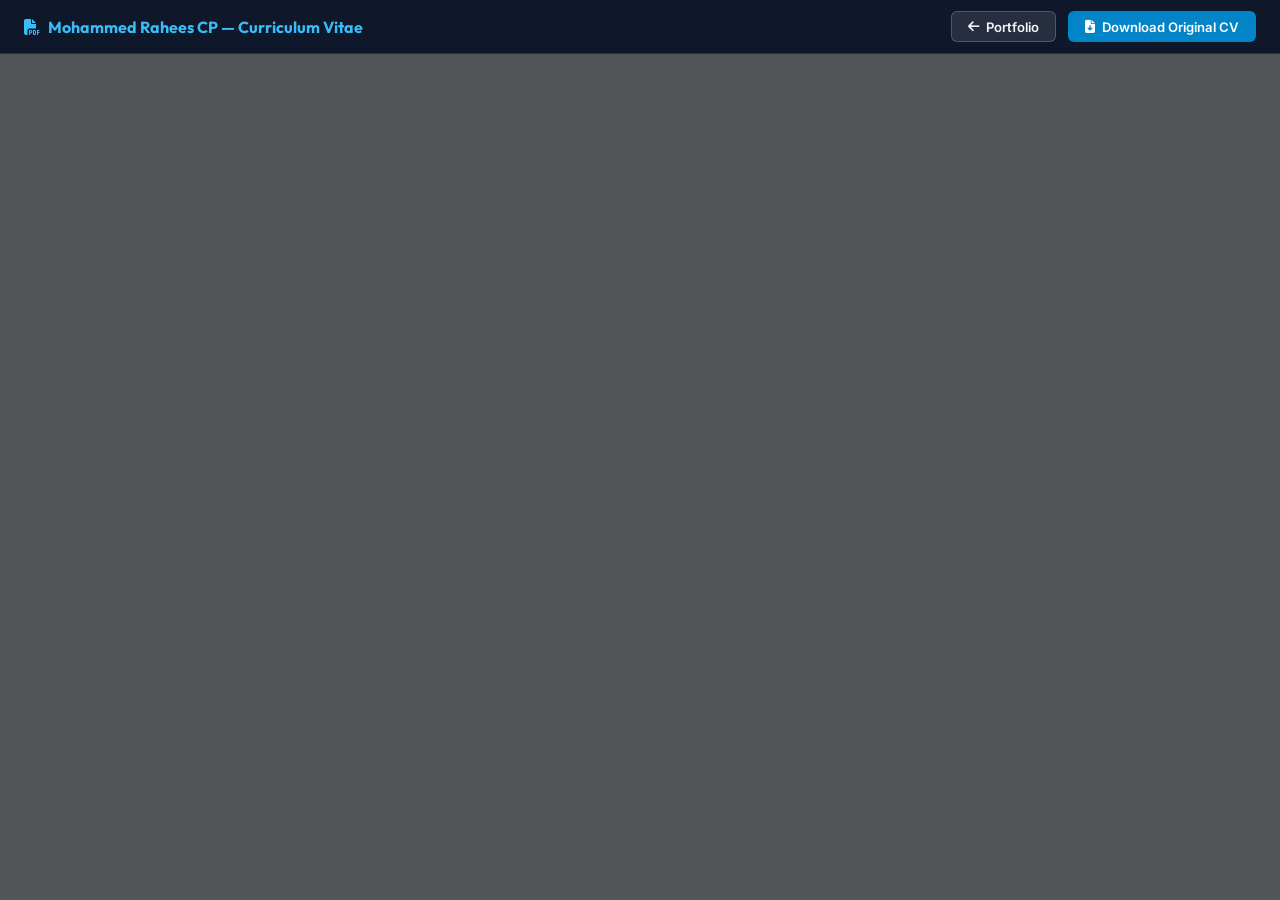
==== commit a3ce125d: "Update portfolio website" ====
--- a/resume.html
+++ b/resume.html
@@ -4,13 +4,13 @@
 <head>
   <meta charset="UTF-8">
   <meta name="viewport" content="width=device-width, initial-scale=1.0">
-  <title>Mohammed Rahees CP - Curriculum Vitae</title>
-  <meta name="description" content="Official Curriculum Vitae of Mohammed Rahees CP - Software Support Engineer at DLI Systems.">
+  <title>Mohammed Rahees CP — Curriculum Vitae</title>
+  <meta name="description" content="Official Curriculum Vitae of Mohammed Rahees CP - Software Support Engineer.">
 
-  <!-- Classic Serif Typography -->
+  <!-- Google Fonts -->
   <link rel="preconnect" href="https://fonts.googleapis.com">
   <link rel="preconnect" href="https://fonts.gstatic.com" crossorigin>
-  <link href="https://fonts.googleapis.com/css2?family=Charis+SIL:ital,wght@0,400;0,700;1,400;1,700&family=Inter:wght@400;500;600;700&family=Outfit:wght@600;700;800&display=swap" rel="stylesheet">
+  <link href="https://fonts.googleapis.com/css2?family=Inter:wght@400;500;600;700&family=Outfit:wght@600;700;800&display=swap" rel="stylesheet">
 
   <!-- Font Awesome Icons -->
   <link rel="stylesheet" href="https://cdnjs.cloudflare.com/ajax/libs/font-awesome/6.5.1/css/all.min.css"
@@ -18,64 +18,49 @@
     crossorigin="anonymous" referrerpolicy="no-referrer" />
 
   <style>
-    :root {
-      --text-color: #111827;
-      --heading-color: #000000;
-      --border-color: #111827;
-      --bg-page: #f1f5f9;
-      --bg-paper: #ffffff;
-    }
-
     * {
       box-sizing: border-box;
       margin: 0;
       padding: 0;
     }
 
-    body {
-      font-family: 'Charis SIL', 'Times New Roman', Times, Georgia, serif;
-      color: var(--text-color);
-      background-color: var(--bg-page);
-      line-height: 1.34;
-      font-size: 13.2px;
-      -webkit-font-smoothing: antialiased;
+    html, body {
+      height: 100%;
+      width: 100%;
+      overflow: hidden;
+      background: #0f172a;
+      font-family: 'Inter', sans-serif;
     }
 
-    /* Floating Toolbar (Screen only) */
-    .resume-toolbar {
-      position: fixed;
-      top: 0;
-      left: 0;
-      right: 0;
-      height: 56px;
+    .cv-topbar {
+      height: 54px;
       background: #0f172a;
-      color: #ffffff;
+      border-bottom: 1px solid rgba(255, 255, 255, 0.1);
       display: flex;
       align-items: center;
       justify-content: space-between;
       padding: 0 1.5rem;
-      z-index: 99999;
-      box-shadow: 0 4px 14px rgba(0, 0, 0, 0.25);
-      font-family: 'Inter', sans-serif;
+      color: #ffffff;
+      z-index: 100;
     }
 
-    .toolbar-title {
+    .cv-title {
       font-family: 'Outfit', sans-serif;
       font-weight: 700;
-      font-size: 1.05rem;
+      font-size: 1rem;
       color: #38bdf8;
       display: flex;
       align-items: center;
       gap: 0.5rem;
     }
 
-    .toolbar-actions {
+    .cv-actions {
       display: flex;
       align-items: center;
       gap: 0.75rem;
     }
 
-    .t-btn {
+    .btn {
       display: inline-flex;
       align-items: center;
       gap: 0.45rem;
@@ -86,478 +71,56 @@
       text-decoration: none;
       cursor: pointer;
       transition: all 0.2s ease;
-      border: 1px solid transparent;
-      font-family: 'Inter', sans-serif;
     }
 
-    .t-btn-primary {
-      background: #0284c7;
+    .btn-outline {
+      background: rgba(255, 255, 255, 0.1);
+      color: #f1f5f9;
+      border: 1px solid rgba(255, 255, 255, 0.2);
+    }
+
+    .btn-outline:hover {
+      background: rgba(255, 255, 255, 0.2);
       color: #ffffff;
     }
 
-    .t-btn-primary:hover {
+    .btn-primary {
+      background: #0284c7;
+      color: #ffffff;
+      border: 1px solid transparent;
+    }
+
+    .btn-primary:hover {
       background: #0369a1;
       transform: translateY(-1px);
     }
 
-    .t-btn-outline {
-      background: rgba(255, 255, 255, 0.1);
-      color: #f1f5f9;
-      border-color: rgba(255, 255, 255, 0.25);
-    }
-
-    .t-btn-outline:hover {
-      background: rgba(255, 255, 255, 0.2);
-      color: #ffffff;
-    }
-
-    /* Page Container */
-    .cv-page {
-      max-width: 820px;
-      margin: 75px auto 30px auto;
-      background: var(--bg-paper);
-      padding: 3rem 3.5rem 2rem 3.5rem;
-      box-shadow: 0 10px 25px rgba(0, 0, 0, 0.12);
-      border-radius: 2px;
-      position: relative;
-    }
-
-    .cv-page-2 {
-      margin-top: 20px;
-    }
-
-    /* Header */
-    .cv-header {
-      text-align: center;
-      margin-bottom: 1.25rem;
-    }
-
-    .cv-name {
-      font-size: 2.15rem;
-      font-weight: 700;
-      color: var(--heading-color);
-      letter-spacing: -0.01em;
-      line-height: 1.1;
-      margin-bottom: 0.25rem;
-    }
-
-    .cv-subtitle {
-      font-size: 1.25rem;
-      font-style: italic;
-      color: #1f2937;
-      margin-bottom: 0.45rem;
-    }
-
-    .cv-contact-row {
-      display: flex;
-      justify-content: center;
-      align-items: center;
-      flex-wrap: wrap;
-      gap: 0.4rem 1.4rem;
-      font-size: 0.88rem;
-      color: #1f2937;
-      font-family: 'Inter', sans-serif;
-    }
-
-    .cv-contact-item {
-      display: inline-flex;
-      align-items: center;
-      gap: 0.35rem;
-      text-decoration: none;
-      color: inherit;
-    }
-
-    .cv-contact-item i {
-      font-size: 0.82rem;
-      color: #4b5563;
-    }
-
-    .cv-contact-item a {
-      color: inherit;
-      text-decoration: none;
-    }
-
-    /* Section Headings */
-    .cv-section {
-      margin-bottom: 1.05rem;
-    }
-
-    .cv-section-title {
-      font-size: 1rem;
-      font-weight: 700;
-      color: var(--heading-color);
-      border-bottom: 1px solid var(--border-color);
-      padding-bottom: 0.15rem;
-      margin-bottom: 0.45rem;
-      letter-spacing: -0.01em;
-    }
-
-    /* Text Blocks */
-    .cv-paragraph {
-      text-align: justify;
-      color: #1f2937;
-      font-size: 0.88rem;
-      line-height: 1.4;
-    }
-
-    /* Skills List */
-    .skills-list {
-      display: flex;
-      flex-direction: column;
-      gap: 0.22rem;
-      font-size: 0.88rem;
-    }
-
-    .skill-line {
-      color: #1f2937;
-      line-height: 1.36;
-    }
-
-    .skill-label {
-      font-weight: 700;
-      color: #000000;
-    }
-
-    /* Experience & Education Entries */
-    .cv-entry {
-      margin-bottom: 0.65rem;
-    }
-
-    .cv-entry:last-child {
-      margin-bottom: 0;
-    }
-
-    .cv-entry-header {
-      display: flex;
-      justify-content: space-between;
-      align-items: baseline;
-    }
-
-    .cv-entry-title {
-      font-weight: 700;
-      font-size: 0.92rem;
-      color: #000000;
-    }
-
-    .cv-entry-location,
-    .cv-entry-date {
-      font-style: italic;
-      font-size: 0.88rem;
-      color: #1f2937;
-    }
-
-    .cv-entry-sub {
-      display: flex;
-      justify-content: space-between;
-      align-items: baseline;
-      font-style: italic;
-      font-size: 0.88rem;
-      color: #1f2937;
-      margin-bottom: 0.25rem;
-    }
-
-    /* Bullets */
-    .cv-bullets {
-      list-style-type: none;
-      padding-left: 0;
-      margin-top: 0.2rem;
-    }
-
-    .cv-bullets li {
-      position: relative;
-      padding-left: 1.25rem;
-      margin-bottom: 0.2rem;
-      font-size: 0.87rem;
-      line-height: 1.36;
-      color: #1f2937;
-      text-align: justify;
-    }
-
-    .cv-bullets li::before {
-      content: "◦";
-      position: absolute;
-      left: 0.25rem;
-      top: -0.15rem;
-      font-size: 1.1rem;
-      color: #374151;
-    }
-
-    /* Footer / Page Number */
-    .cv-page-footer {
-      text-align: center;
-      font-size: 0.78rem;
-      font-style: italic;
-      color: #6b7280;
-      margin-top: 1.5rem;
-      padding-top: 0.5rem;
-    }
-
-    /* Print Setup */
-    @media print {
-      body {
-        background: #ffffff !important;
-        color: #000000 !important;
-        font-size: 9.8pt !important;
-      }
-
-      .resume-toolbar {
-        display: none !important;
-      }
-
-      .cv-page {
-        margin: 0 !important;
-        padding: 0 !important;
-        max-width: 100% !important;
-        box-shadow: none !important;
-        border-radius: 0 !important;
-      }
-
-      .cv-page-2 {
-        page-break-before: always;
-        padding-top: 1.5cm !important;
-      }
-
-      .cv-paragraph, .cv-bullets li {
-        font-size: 9.6pt !important;
-        line-height: 1.34 !important;
-      }
-
-      .cv-section {
-        margin-bottom: 9pt !important;
-      }
-
-      .cv-page-footer {
-        margin-top: 15pt !important;
-      }
-
-      @page {
-        margin: 1.5cm 1.8cm 1.5cm 1.8cm;
-        size: A4 portrait;
-      }
-    }
-
-    @media (max-width: 768px) {
-      .cv-page {
-        padding: 1.5rem 1.25rem;
-        margin-top: 70px;
-      }
-      .cv-entry-header, .cv-entry-sub {
-        flex-direction: column;
-        align-items: flex-start;
-      }
+    .pdf-viewer-frame {
+      width: 100%;
+      height: calc(100% - 54px);
+      border: none;
+      display: block;
+      background: #525659;
     }
   </style>
 </head>
 
 <body>
-  <!-- Floating Action Toolbar (Screen only) -->
-  <header class="resume-toolbar">
-    <div class="toolbar-title">
+  <header class="cv-topbar">
+    <div class="cv-title">
       <i class="fa-solid fa-file-pdf"></i> Mohammed Rahees CP — Curriculum Vitae
     </div>
-    <div class="toolbar-actions">
-      <a href="index.html" class="t-btn t-btn-outline" title="Return to portfolio">
+    <div class="cv-actions">
+      <a href="index.html" class="btn btn-outline" title="Return to portfolio">
         <i class="fa-solid fa-arrow-left"></i> Portfolio
       </a>
-      <a href="assets/Mohammed_Rahees_CP_Resume.pdf" download="Mohammed_Rahees_CP_Resume.pdf" class="t-btn t-btn-outline" title="Direct download PDF">
-        <i class="fa-solid fa-file-arrow-down"></i> Download PDF
+      <a href="assets/Mohammed_Rahees_CP_Resume.pdf" download="Mohammed_Rahees_CP_Resume.pdf" class="btn btn-primary" title="Download exact original CV (PDF)">
+        <i class="fa-solid fa-file-arrow-down"></i> Download Original CV
       </a>
-      <button onclick="window.print()" class="t-btn t-btn-primary" title="Print or save as PDF">
-        <i class="fa-solid fa-print"></i> Print / Save PDF
-      </button>
     </div>
   </header>
 
-  <!-- Page 1 -->
-  <div class="cv-page">
-    <header class="cv-header">
-      <h1 class="cv-name">Mohammed Rahees CP</h1>
-      <div class="cv-subtitle">Software Support Engineer</div>
-      <div class="cv-contact-row">
-        <span class="cv-contact-item">
-          <i class="fa-solid fa-phone"></i>
-          <a href="tel:+917994147039">+91 7994 14 70 39</a>
-        </span>
-        <span class="cv-contact-item">
-          <i class="fa-solid fa-envelope"></i>
-          <a href="mailto:raheescp83@gmail.com">raheescp83@gmail.com</a>
-        </span>
-        <span class="cv-contact-item">
-          <i class="fa-brands fa-linkedin"></i>
-          <a href="https://www.linkedin.com/in/mohammed-rahees-cp" target="_blank" rel="noopener noreferrer">linkedin.com/in/mohammed-rahees-cp</a>
-        </span>
-      </div>
-    </header>
-
-    <!-- Professional Summary -->
-    <section class="cv-section">
-      <h2 class="cv-section-title">Professional Summary</h2>
-      <p class="cv-paragraph">
-        Results-driven Software Support Engineer with over 3 years of experience providing L2/L3 production support for enterprise HRMS, Payroll, Attendance, and Leave Management systems across the United Arab Emirates and the Kingdom of Saudi Arabia. Experienced in SQL database management, production incident resolution, ERP integrations, application deployment, and enterprise system administration. Skilled in troubleshooting complex technical issues, conducting root cause analysis (RCA), ensuring SLA compliance, and collaborating with cross-functional teams to deliver reliable and scalable business solutions. Strong expertise in customer support, enterprise application maintenance, and production environment management.
-      </p>
-    </section>
-
-    <!-- Technical Skills -->
-    <section class="cv-section">
-      <h2 class="cv-section-title">Technical Skills</h2>
-      <div class="skills-list">
-        <div class="skill-line">
-          <span class="skill-label">Databases:</span> SQL Server, MySQL, Oracle
-        </div>
-        <div class="skill-line">
-          <span class="skill-label">Programming:</span> SQL, C++, Python (Basic)
-        </div>
-        <div class="skill-line">
-          <span class="skill-label">Enterprise Systems:</span> HRMS, Payroll, Attendance &amp; Leave Management
-        </div>
-        <div class="skill-line">
-          <span class="skill-label">Reporting &amp; Analytics:</span> Power BI, Tableau, Advanced Excel
-        </div>
-        <div class="skill-line">
-          <span class="skill-label">ERP Platforms:</span> SAP ERP, Oracle, Sage, Focus ERP
-        </div>
-        <div class="skill-line">
-          <span class="skill-label">Infrastructure:</span> Backup &amp; Recovery, VPN, Firewall, System Configuration
-        </div>
-        <div class="skill-line">
-          <span class="skill-label">Emerging Tech:</span> Cloud Computing, Azure ML, Generative AI
-        </div>
-        <div class="skill-line">
-          <span class="skill-label">Enterprise System Integrations:</span> Microsoft Solutions, Oracle Systems, SAP ERP Solutions, Sage Accounting Systems, Focus ERP Systems
-        </div>
-      </div>
-    </section>
-
-    <!-- Experience -->
-    <section class="cv-section">
-      <h2 class="cv-section-title">Experience</h2>
-
-      <div class="cv-entry">
-        <div class="cv-entry-header">
-          <span class="cv-entry-title">Software Support Engineer</span>
-          <span class="cv-entry-location">India / UAE</span>
-        </div>
-        <div class="cv-entry-sub">
-          <span>DLI Systems</span>
-          <span class="cv-entry-date">Jul 2024 to Present</span>
-        </div>
-        <ul class="cv-bullets">
-          <li>Provided <strong>L2/L3 support</strong> for HRMS, Payroll, Attendance and Leave Management systems.</li>
-          <li>Supported payroll processing and validated attendance, leave and employee master data.</li>
-          <li>Resolved production incidents using SQL and backend troubleshooting while meeting SLA targets.</li>
-          <li>Performed database validation, data corrections and deployment support.</li>
-          <li>Coordinated with development teams for bug fixes, patches and releases.</li>
-          <li>Led DU Corp (UAE) project coordination from planning to sign-off.</li>
-          <li>Conducted Root Cause Analysis (RCA) and improved reporting through Excel dashboards.</li>
-          <li>Supported enterprise customers including <strong>DHL, Nestlé, MBC Group, Qatar Steel, Nextcare, Dabur, Al Maryah Bank, Fakieh Group, Yanbu Steel Company</strong> and others.</li>
-        </ul>
-      </div>
-
-      <div class="cv-entry" style="margin-top: 0.55rem;">
-        <div class="cv-entry-header">
-          <span class="cv-entry-title">System Administrator Intern</span>
-          <span class="cv-entry-date">Feb 2023 to Jun 2024</span>
-        </div>
-        <div class="cv-entry-sub">
-          <span>3AG Network Solutions</span>
-          <span></span>
-        </div>
-        <ul class="cv-bullets">
-          <li>Supported desktop, network and VPN issues.</li>
-          <li>Configured firewalls, switches and user accounts.</li>
-          <li>Performed system maintenance and backup &amp; recovery.</li>
-        </ul>
-      </div>
-    </section>
-
-    <!-- Education -->
-    <section class="cv-section" style="margin-bottom: 0;">
-      <h2 class="cv-section-title">Education</h2>
-
-      <div class="cv-entry">
-        <div class="cv-entry-header">
-          <span class="cv-entry-title">Safi Institute of Advanced Study</span>
-          <span class="cv-entry-date">2020 to 2023</span>
-        </div>
-        <div class="cv-entry-sub" style="margin-bottom: 0.2rem;">
-          <span>Bachelor of Computer Applications (BCA), CGPA: 7.7</span>
-          <span></span>
-        </div>
-      </div>
-
-      <div class="cv-entry">
-        <div class="cv-entry-header">
-          <span class="cv-entry-title">PPMHSS Kottukkara</span>
-          <span></span>
-        </div>
-        <div class="cv-entry-sub" style="margin-bottom: 0;">
-          <span>Higher Secondary (Computer Science), 97.7%</span>
-          <span></span>
-        </div>
-      </div>
-    </section>
-
-    <div class="cv-page-footer">Mohammed Rahees CP - Page 1 of 2</div>
-  </div>
-
-  <!-- Page 2 -->
-  <div class="cv-page cv-page-2">
-    <!-- Certifications -->
-    <section class="cv-section">
-      <h2 class="cv-section-title">Certifications</h2>
-      <ul class="cv-bullets" style="margin-top: 0;">
-        <li><strong>Software Support Engineer Certification</strong>, DLI Systems (2024 to 2026)</li>
-        <li><strong>Cloud Computing Certification</strong>, Besant Technologies (2024)</li>
-      </ul>
-    </section>
-
-    <!-- Projects -->
-    <section class="cv-section">
-      <h2 class="cv-section-title">Projects</h2>
-
-      <div class="cv-entry">
-        <div class="cv-entry-header">
-          <span class="cv-entry-title">Leave &amp; Time Attendance Management System</span>
-          <span class="cv-entry-date">2026</span>
-        </div>
-        <div class="cv-entry-sub">
-          <span>Web-Based Application</span>
-          <span></span>
-        </div>
-        <ul class="cv-bullets">
-          <li>Developed a web-based system to automate employee attendance and leave management using SQL database integration.</li>
-          <li>Implemented attendance tracking, working hours, leave records, and HR-related functionalities.</li>
-          <li>Successfully presented the project and secured <strong>1st Prize</strong> in the project competition.</li>
-        </ul>
-      </div>
-
-      <div class="cv-entry" style="margin-top: 0.75rem;">
-        <div class="cv-entry-header">
-          <span class="cv-entry-title">Travel Vlog Application</span>
-          <span></span>
-        </div>
-        <ul class="cv-bullets">
-          <li>Developed a web/mobile platform with travel updates, photo uploads, location tagging, real-time tracking and bookmarking.</li>
-        </ul>
-      </div>
-    </section>
-
-    <!-- Languages -->
-    <section class="cv-section">
-      <h2 class="cv-section-title">Languages</h2>
-      <p class="cv-paragraph" style="font-size: 0.95rem;">
-        English &mdash; Arabic &mdash; Malayalam
-      </p>
-    </section>
-
-    <div class="cv-page-footer" style="margin-top: 5rem;">Mohammed Rahees CP - Page 2 of 2</div>
-  </div>
-
-  <script>
-    if (window.location.search.includes('download=true')) {
-      window.addEventListener('load', () => setTimeout(() => window.print(), 350));
-    }
-  </script>
+  <iframe src="assets/Mohammed_Rahees_CP_Resume.pdf#view=FitH" class="pdf-viewer-frame" title="Mohammed Rahees CP Curriculum Vitae"></iframe>
 </body>
 
 </html>
